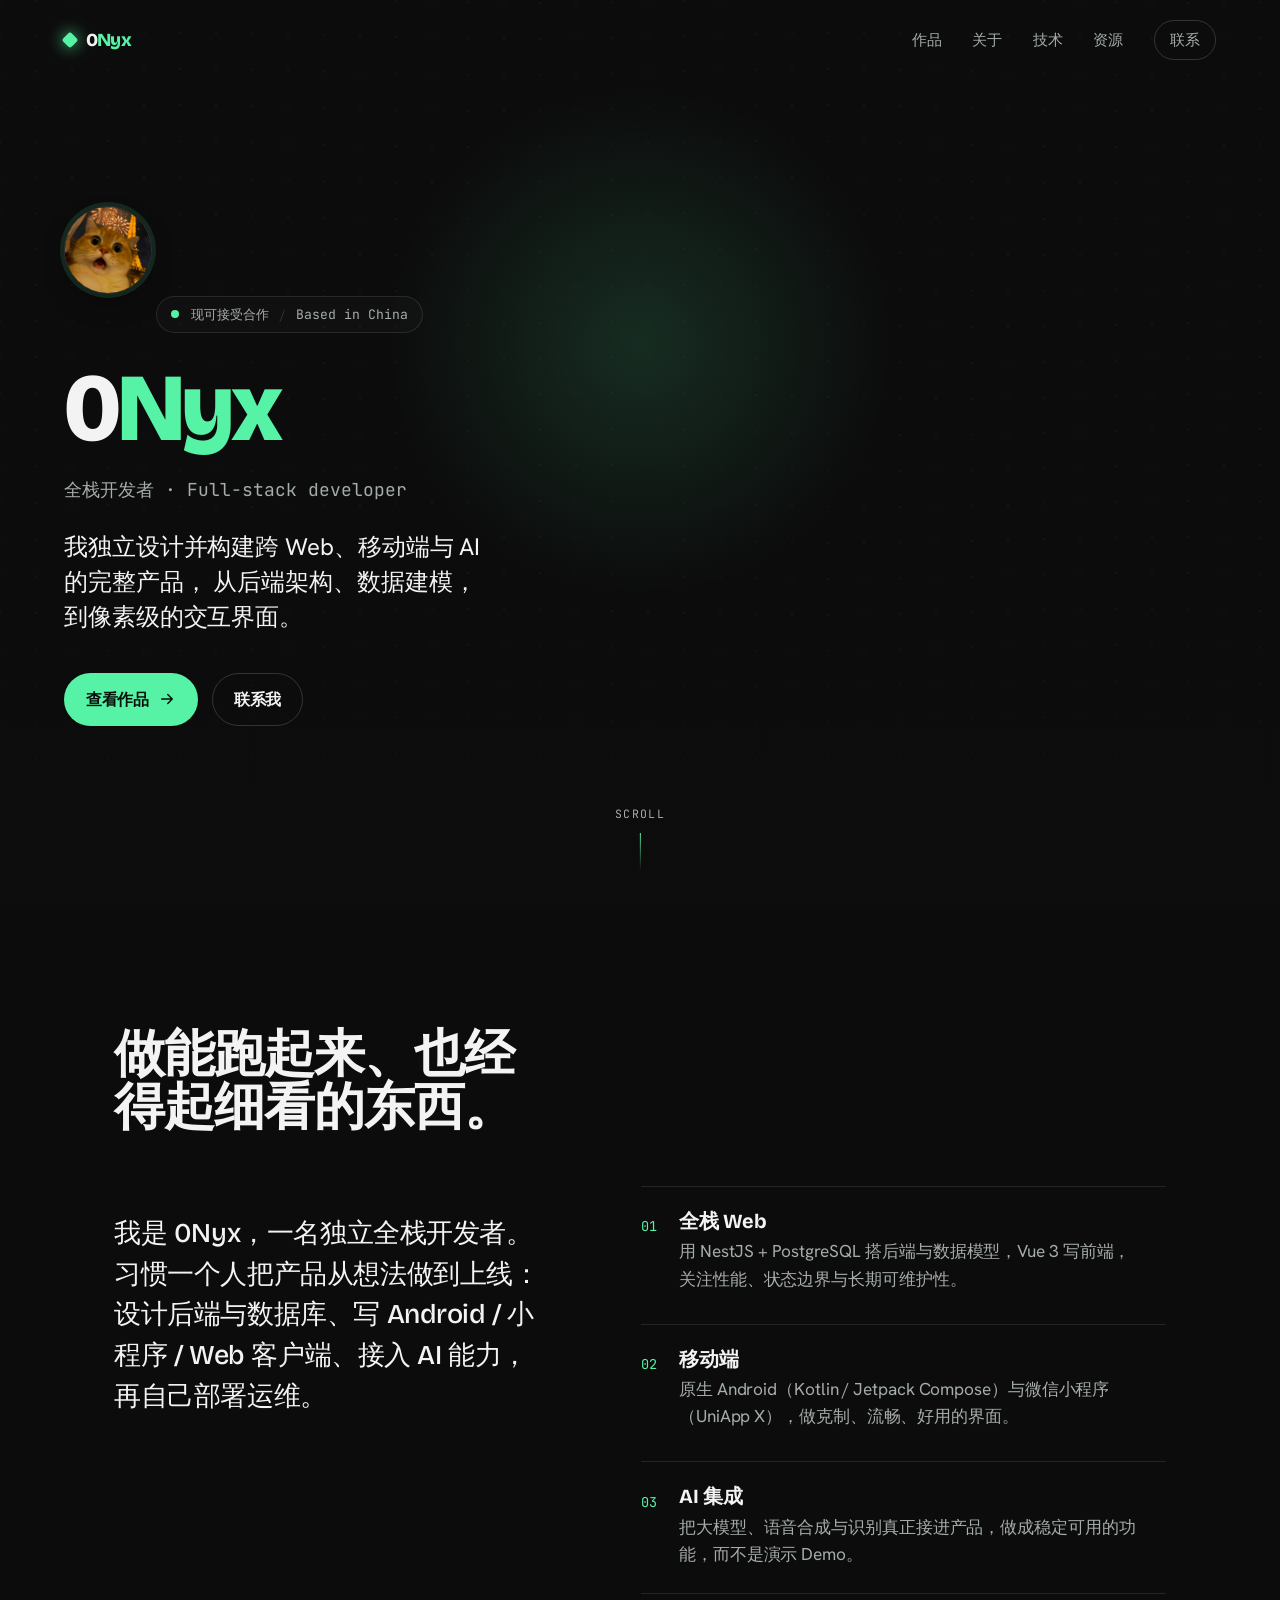
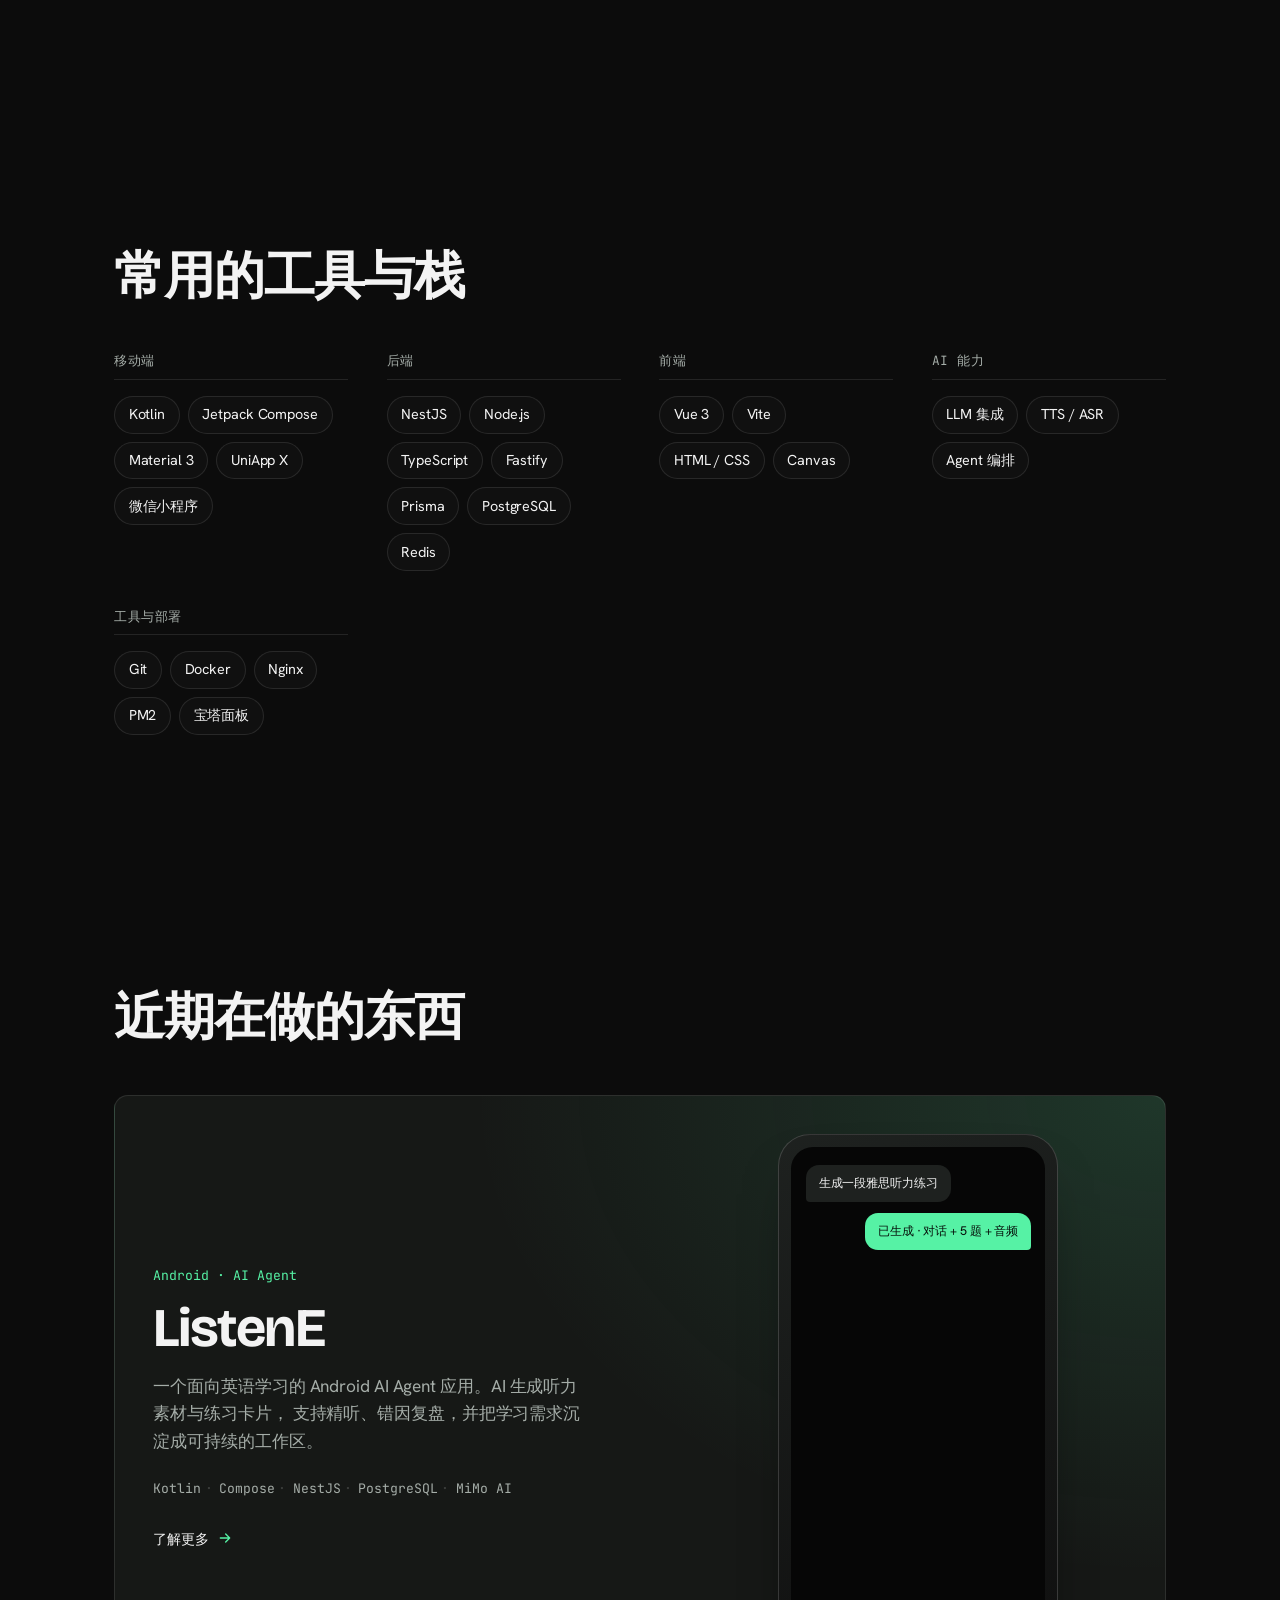
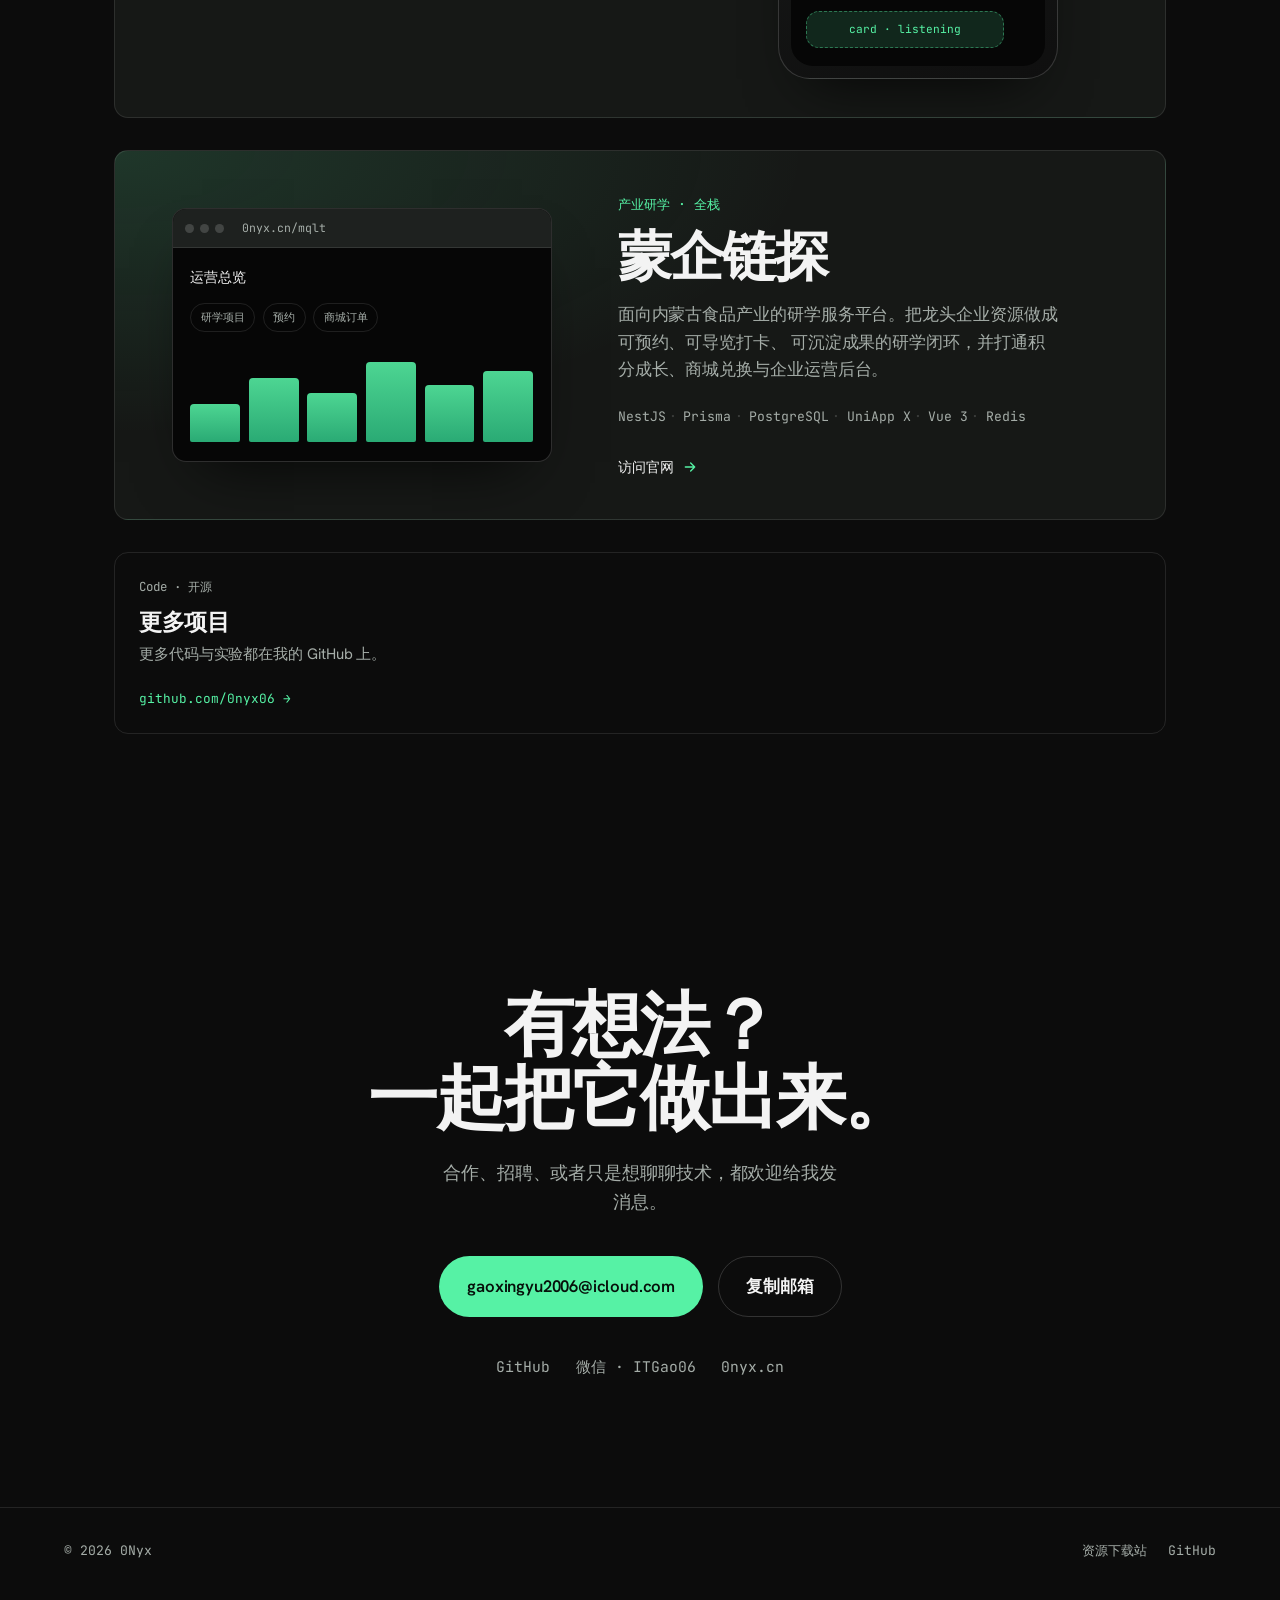
==== home/index.html @ 94c84787 "Initial commit: HomePage" ====
<!doctype html>
<html lang="zh-CN">
  <head>
    <meta charset="UTF-8" />
    <meta name="viewport" content="width=device-width, initial-scale=1.0" />
    <meta name="color-scheme" content="dark" />
    <meta name="theme-color" content="#0a0a0a" />
    <link rel="icon" href="/assets/favicon.png?v=2" />
    <title>0Nyx — 全栈开发者</title>
    <meta
      name="description"
      content="0Nyx，独立全栈开发者。设计并构建跨 Web、移动端与 AI 的完整产品，从后端架构到像素级交互界面。"
    />
    <link rel="preconnect" href="https://fonts.googleapis.com" />
    <link rel="preconnect" href="https://fonts.gstatic.com" crossorigin />
    <link
      href="https://fonts.googleapis.com/css2?family=Bricolage+Grotesque:opsz,wght@12..96,500;12..96,700;12..96,800&family=Hanken+Grotesk:wght@400;500;600&family=JetBrains+Mono:wght@400;500&display=swap"
      rel="stylesheet"
    />
    <link rel="stylesheet" href="./styles.css" />
    <script>
      // Mark JS available so reveal animations enhance an already-visible baseline.
      document.documentElement.classList.add("js");
    </script>
  </head>
  <body>
    <a class="skip-link" href="#work">跳到作品</a>

    <header class="site-header" id="top">
      <a class="brand" href="#top" aria-label="0Nyx 首页">
        <span class="brand__mark" aria-hidden="true"></span>
        <span class="brand__text">0<span class="brand__accent">Nyx</span></span>
      </a>
      <nav class="site-nav" aria-label="主导航">
        <a href="#work">作品</a>
        <a href="#about">关于</a>
        <a href="#stack">技术</a>
        <a href="https://0nyx.cn/downloads/" target="_blank" rel="noopener">资源</a>
        <a class="site-nav__cta" href="#contact">联系</a>
      </nav>
    </header>

    <main>
      <!-- HERO -->
      <section class="hero" aria-label="介绍">
        <canvas class="hero__field" id="field" aria-hidden="true"></canvas>
        <div class="hero__glow" id="glow" aria-hidden="true"></div>

        <div class="hero__inner">
          <a class="hero__avatar-link" href="/meow/" data-reveal title="彩蛋：月薪喵" aria-label="打开彩蛋：月薪喵">
            <img class="hero__avatar" src="/assets/avatar.png" alt="0Nyx 的头像" width="88" height="88" loading="eager" decoding="async" />
          </a>
          <p class="hero__status" data-reveal>
            <span class="status-dot" aria-hidden="true"></span>
            <span class="mono">现可接受合作</span>
            <span class="hero__status-sep" aria-hidden="true">/</span>
            <span class="mono">Based in China</span>
          </p>

          <h1 class="hero__title" data-reveal>
            <span class="hero__title-line">0<span class="hero__title-accent">Nyx</span></span>
          </h1>

          <p class="hero__role mono" data-reveal>全栈开发者 · Full-stack developer</p>

          <p class="hero__lede" data-reveal>
            我独立设计并构建跨 Web、移动端与 AI 的完整产品，
            从后端架构、数据建模，到像素级的交互界面。
          </p>

          <div class="hero__actions" data-reveal>
            <a class="btn btn--primary" href="#work">
              查看作品
              <svg viewBox="0 0 24 24" aria-hidden="true" class="btn__icon"><path d="M5 12h14M13 6l6 6-6 6" /></svg>
            </a>
            <a class="btn btn--ghost" href="#contact">联系我</a>
          </div>
        </div>

        <a class="hero__scroll mono" href="#about" aria-label="向下滚动">
          <span>scroll</span>
          <span class="hero__scroll-line" aria-hidden="true"></span>
        </a>
      </section>

      <!-- ABOUT -->
      <section class="section about" id="about" aria-labelledby="about-h">
        <div class="section__head">
          <h2 class="section__title" id="about-h" data-reveal>
            做能跑起来、也经得起细看的东西。
          </h2>
        </div>
        <div class="about__body">
          <p class="about__lead" data-reveal>
            我是 0Nyx，一名独立全栈开发者。习惯一个人把产品从想法做到上线：
            设计后端与数据库、写 Android / 小程序 / Web 客户端、接入 AI 能力，再自己部署运维。
          </p>
          <ul class="capabilities" aria-label="工作领域">
            <li class="capability" data-reveal>
              <span class="capability__no mono">01</span>
              <div class="capability__text">
                <h3>全栈 Web</h3>
                <p>用 NestJS + PostgreSQL 搭后端与数据模型，Vue 3 写前端，关注性能、状态边界与长期可维护性。</p>
              </div>
            </li>
            <li class="capability" data-reveal>
              <span class="capability__no mono">02</span>
              <div class="capability__text">
                <h3>移动端</h3>
                <p>原生 Android（Kotlin / Jetpack Compose）与微信小程序（UniApp X），做克制、流畅、好用的界面。</p>
              </div>
            </li>
            <li class="capability" data-reveal>
              <span class="capability__no mono">03</span>
              <div class="capability__text">
                <h3>AI 集成</h3>
                <p>把大模型、语音合成与识别真正接进产品，做成稳定可用的功能，而不是演示 Demo。</p>
              </div>
            </li>
          </ul>
        </div>
      </section>

      <!-- STACK -->
      <section class="section stack" id="stack" aria-labelledby="stack-h">
        <div class="section__head">
          <h2 class="section__title" id="stack-h" data-reveal>常用的工具与栈</h2>
        </div>
        <div class="stack__grid">
          <div class="stack__group" data-reveal>
            <h3 class="stack__label mono">移动端</h3>
            <ul class="tags">
              <li>Kotlin</li><li>Jetpack Compose</li><li>Material 3</li><li>UniApp X</li><li>微信小程序</li>
            </ul>
          </div>
          <div class="stack__group" data-reveal>
            <h3 class="stack__label mono">后端</h3>
            <ul class="tags">
              <li>NestJS</li><li>Node.js</li><li>TypeScript</li><li>Fastify</li><li>Prisma</li><li>PostgreSQL</li><li>Redis</li>
            </ul>
          </div>
          <div class="stack__group" data-reveal>
            <h3 class="stack__label mono">前端</h3>
            <ul class="tags">
              <li>Vue 3</li><li>Vite</li><li>HTML / CSS</li><li>Canvas</li>
            </ul>
          </div>
          <div class="stack__group" data-reveal>
            <h3 class="stack__label mono">AI 能力</h3>
            <ul class="tags">
              <li>LLM 集成</li><li>TTS / ASR</li><li>Agent 编排</li>
            </ul>
          </div>
          <div class="stack__group" data-reveal>
            <h3 class="stack__label mono">工具与部署</h3>
            <ul class="tags">
              <li>Git</li><li>Docker</li><li>Nginx</li><li>PM2</li><li>宝塔面板</li>
            </ul>
          </div>
        </div>
      </section>

      <!-- WORK -->
      <section class="section work" id="work" aria-labelledby="work-h">
        <div class="section__head">
          <h2 class="section__title" id="work-h" data-reveal>近期在做的东西</h2>
        </div>

        <!-- Featured -->
        <a class="feature" href="#contact" data-reveal data-tilt>
          <div class="feature__meta">
            <span class="feature__tag mono">Android · AI Agent</span>
            <h3 class="feature__title">ListenE</h3>
            <p class="feature__desc">
              一个面向英语学习的 Android AI Agent 应用。AI 生成听力素材与练习卡片，
              支持精听、错因复盘，并把学习需求沉淀成可持续的工作区。
            </p>
            <ul class="feature__stack mono" aria-label="技术栈">
              <li>Kotlin</li><li>Compose</li><li>NestJS</li><li>PostgreSQL</li><li>MiMo AI</li>
            </ul>
            <span class="feature__link mono">
              了解更多
              <svg viewBox="0 0 24 24" aria-hidden="true"><path d="M5 12h14M13 6l6 6-6 6" /></svg>
            </span>
          </div>
          <div class="feature__art" aria-hidden="true">
            <div class="device">
              <div class="device__screen">
                <span class="device__bubble device__bubble--in">生成一段雅思听力练习</span>
                <span class="device__bubble device__bubble--out">已生成 · 对话 + 5 题 + 音频</span>
                <span class="device__bubble device__bubble--card mono">card · listening</span>
              </div>
            </div>
          </div>
        </a>

        <!-- Featured: 蒙企链探 -->
        <a class="feature feature--reverse" href="https://0nyx.cn/mqlt/" rel="noopener" target="_blank" data-reveal data-tilt>
          <div class="feature__meta">
            <span class="feature__tag mono">产业研学 · 全栈</span>
            <h3 class="feature__title">蒙企链探</h3>
            <p class="feature__desc">
              面向内蒙古食品产业的研学服务平台。把龙头企业资源做成可预约、可导览打卡、
              可沉淀成果的研学闭环，并打通积分成长、商城兑换与企业运营后台。
            </p>
            <ul class="feature__stack mono" aria-label="技术栈">
              <li>NestJS</li><li>Prisma</li><li>PostgreSQL</li><li>UniApp X</li><li>Vue 3</li><li>Redis</li>
            </ul>
            <span class="feature__link mono">
              访问官网
              <svg viewBox="0 0 24 24" aria-hidden="true"><path d="M5 12h14M13 6l6 6-6 6" /></svg>
            </span>
          </div>
          <div class="feature__art" aria-hidden="true">
            <div class="browser">
              <div class="browser__bar">
                <span class="browser__dot"></span>
                <span class="browser__dot"></span>
                <span class="browser__dot"></span>
                <span class="browser__url mono">0nyx.cn/mqlt</span>
              </div>
              <div class="browser__body">
                <span class="browser__h mono">运营总览</span>
                <div class="browser__chips mono">
                  <span>研学项目</span><span>预约</span><span>商城订单</span>
                </div>
                <div class="browser__chart">
                  <i style="--h: 42%"></i><i style="--h: 70%"></i><i style="--h: 54%"></i>
                  <i style="--h: 88%"></i><i style="--h: 62%"></i><i style="--h: 78%"></i>
                </div>
              </div>
            </div>
          </div>
        </a>

        <!-- Other projects -->
        <ul class="projects">
          <li class="project" data-reveal>
            <a href="https://github.com/0nyx06" class="project__link" rel="noopener" target="_blank">
              <span class="project__tag mono">Code · 开源</span>
              <h3 class="project__title">更多项目</h3>
              <p class="project__desc">更多代码与实验都在我的 GitHub 上。</p>
              <span class="project__host mono">github.com/0nyx06 →</span>
            </a>
          </li>
        </ul>
      </section>

      <!-- CONTACT -->
      <section class="section contact" id="contact" aria-labelledby="contact-h">
        <div class="contact__inner">
          <h2 class="contact__title" id="contact-h" data-reveal>
            有想法？<br />一起把它做出来。
          </h2>
          <p class="contact__lede" data-reveal>
            合作、招聘、或者只是想聊聊技术，都欢迎给我发消息。
          </p>
          <div class="contact__actions" data-reveal>
            <a class="btn btn--primary btn--lg" href="mailto:gaoxingyu2006@icloud.com">
              gaoxingyu2006@icloud.com
            </a>
            <button class="btn btn--ghost btn--lg" id="copyEmail" type="button" data-email="gaoxingyu2006@icloud.com">
              复制邮箱
            </button>
          </div>
          <ul class="socials mono" data-reveal aria-label="社交链接">
            <li><a href="https://github.com/0nyx06" rel="noopener" target="_blank">GitHub</a></li>
            <li><button class="social-btn" id="copyWechat" type="button" data-wechat="ITGao06">微信 · ITGao06</button></li>
            <li><a href="https://0nyx.cn" rel="noopener">0nyx.cn</a></li>
          </ul>
        </div>
      </section>
    </main>

    <footer class="site-footer">
      <span class="mono">© <span id="year">2026</span> 0Nyx</span>
      <nav class="site-footer__links mono" aria-label="站点链接">
        <a href="https://0nyx.cn/downloads/" target="_blank" rel="noopener">资源下载站</a>
        <a href="https://github.com/0nyx06" target="_blank" rel="noopener">GitHub</a>
      </nav>
    </footer>

    <div class="toast" id="toast" role="status" aria-live="polite"></div>

    <script src="./script.js"></script>
  </body>
</html>
---- home/styles.css ----
/* ============================================================
   0Nyx — personal homepage
   Theme: near-black surface, single luminous jade signal.
   ============================================================ */

:root {
  /* Color — OKLCH, Committed dark strategy */
  --bg: oklch(0.155 0 0);
  --bg-2: oklch(0.125 0 0);
  --surface: oklch(0.205 0.004 160);
  --surface-2: oklch(0.245 0.006 160);
  --line: oklch(1 0 0 / 0.1);
  --line-strong: oklch(1 0 0 / 0.16);
  --ink: oklch(0.965 0 0);
  --muted: oklch(0.74 0.012 160);
  --signal: oklch(0.86 0.17 158);
  --signal-deep: oklch(0.72 0.15 160);
  --signal-soft: oklch(0.86 0.17 158 / 0.14);
  --on-signal: oklch(0.16 0.02 160);

  /* Type */
  --font-display: "Bricolage Grotesque", system-ui, sans-serif;
  --font-body: "Hanken Grotesk", system-ui, -apple-system, "Segoe UI", sans-serif;
  --font-mono: "JetBrains Mono", ui-monospace, "SFMono-Regular", Menlo, monospace;

  /* Space + shape */
  --gutter: clamp(1.25rem, 5vw, 6rem);
  --maxw: 1180px;
  --radius: 14px;
  --radius-sm: 10px;

  /* Motion */
  --ease: cubic-bezier(0.22, 1, 0.36, 1);
  --ease-out: cubic-bezier(0.16, 1, 0.3, 1);

  /* z-index scale */
  --z-canvas: 0;
  --z-base: 1;
  --z-header: 50;
  --z-toast: 80;
}

* { box-sizing: border-box; }

html {
  scroll-behavior: smooth;
  -webkit-text-size-adjust: 100%;
}

@media (prefers-reduced-motion: reduce) {
  html { scroll-behavior: auto; }
}

body {
  margin: 0;
  background: var(--bg);
  color: var(--ink);
  font-family: var(--font-body);
  font-size: clamp(1rem, 0.96rem + 0.2vw, 1.08rem);
  line-height: 1.6;
  letter-spacing: -0.005em;
  -webkit-font-smoothing: antialiased;
  text-rendering: optimizeLegibility;
  overflow-x: hidden;
}

img, svg, canvas { display: block; max-width: 100%; }

a { color: inherit; text-decoration: none; }

h1, h2, h3 {
  margin: 0;
  font-family: var(--font-display);
  font-weight: 700;
  line-height: 1.04;
  letter-spacing: -0.02em;
  text-wrap: balance;
}

p { text-wrap: pretty; }

ul { margin: 0; padding: 0; list-style: none; }

.mono {
  font-family: var(--font-mono);
  font-weight: 400;
  letter-spacing: 0;
}

::selection {
  background: var(--signal);
  color: var(--on-signal);
}

:focus-visible {
  outline: 2px solid var(--signal);
  outline-offset: 3px;
  border-radius: 4px;
}

.skip-link {
  position: fixed;
  top: -120px;
  left: 1rem;
  z-index: var(--z-toast);
  background: var(--signal);
  color: var(--on-signal);
  padding: 0.6rem 1rem;
  border-radius: var(--radius-sm);
  font-family: var(--font-mono);
  font-size: 0.85rem;
  transition: top 0.25s var(--ease);
}
.skip-link:focus { top: 1rem; }

/* ---------- Header ---------- */

.site-header {
  position: fixed;
  inset: 0 0 auto 0;
  z-index: var(--z-header);
  display: flex;
  align-items: center;
  justify-content: space-between;
  gap: 1rem;
  padding: clamp(0.9rem, 1.6vw, 1.4rem) var(--gutter);
  transition: background 0.4s var(--ease), border-color 0.4s var(--ease),
    backdrop-filter 0.4s var(--ease);
  border-bottom: 1px solid transparent;
}
.site-header.is-scrolled {
  background: oklch(0.155 0 0 / 0.72);
  backdrop-filter: blur(14px) saturate(1.4);
  -webkit-backdrop-filter: blur(14px) saturate(1.4);
  border-bottom-color: var(--line);
}

.brand {
  display: inline-flex;
  align-items: center;
  gap: 0.6rem;
  font-family: var(--font-display);
  font-weight: 800;
  font-size: 1.15rem;
  letter-spacing: -0.03em;
}
.brand__mark {
  width: 12px;
  height: 12px;
  border-radius: 3px;
  background: var(--signal);
  box-shadow: 0 0 16px var(--signal);
  transform: rotate(45deg);
}
.brand__accent { color: var(--signal); }

.site-nav {
  display: flex;
  align-items: center;
  gap: clamp(1rem, 2.4vw, 2.1rem);
  font-size: 0.95rem;
}
.site-nav a { color: var(--muted); position: relative; transition: color 0.25s var(--ease); }
.site-nav a:not(.site-nav__cta)::after {
  content: "";
  position: absolute;
  left: 0;
  bottom: -5px;
  width: 100%;
  height: 1px;
  background: var(--signal);
  transform: scaleX(0);
  transform-origin: left;
  transition: transform 0.35s var(--ease);
}
.site-nav a:hover { color: var(--ink); }
.site-nav a:not(.site-nav__cta):hover::after { transform: scaleX(1); }
.site-nav__cta {
  color: var(--ink);
  border: 1px solid var(--line-strong);
  padding: 0.42rem 0.95rem;
  border-radius: 999px;
  transition: border-color 0.25s var(--ease), color 0.25s var(--ease), background 0.25s var(--ease);
}
.site-nav__cta:hover { border-color: var(--signal); color: var(--signal); }

@media (max-width: 560px) {
  .site-nav a:not(.site-nav__cta) { display: none; }
}

/* ---------- Buttons ---------- */

.btn {
  --pad-y: 0.8rem;
  --pad-x: 1.3rem;
  display: inline-flex;
  align-items: center;
  gap: 0.55rem;
  padding: var(--pad-y) var(--pad-x);
  border-radius: 999px;
  font-family: var(--font-body);
  font-weight: 600;
  font-size: 0.98rem;
  letter-spacing: -0.01em;
  border: 1px solid transparent;
  cursor: pointer;
  will-change: transform;
  transition: transform 0.3s var(--ease), background 0.3s var(--ease),
    border-color 0.3s var(--ease), color 0.3s var(--ease), box-shadow 0.3s var(--ease);
}
.btn--lg { --pad-y: 1rem; --pad-x: 1.7rem; font-size: 1.05rem; }

.btn--primary {
  background: var(--signal);
  color: var(--on-signal);
  box-shadow: 0 0 0 0 var(--signal-soft);
}
.btn--primary:hover {
  background: oklch(0.9 0.17 158);
  box-shadow: 0 8px 30px -8px var(--signal);
  transform: translateY(-2px);
}
.btn--ghost {
  background: transparent;
  color: var(--ink);
  border-color: var(--line-strong);
}
.btn--ghost:hover { border-color: var(--signal); color: var(--signal); transform: translateY(-2px); }

.btn__icon {
  width: 18px;
  height: 18px;
  fill: none;
  stroke: currentColor;
  stroke-width: 2;
  stroke-linecap: round;
  stroke-linejoin: round;
  transition: transform 0.3s var(--ease);
}
.btn--primary:hover .btn__icon { transform: translateX(4px); }

/* ---------- Hero ---------- */

.hero {
  position: relative;
  min-height: 100svh;
  display: flex;
  flex-direction: column;
  justify-content: center;
  padding: 7rem var(--gutter) 5rem;
  overflow: hidden;
  isolation: isolate;
}
.hero__field {
  position: absolute;
  inset: 0;
  z-index: var(--z-canvas);
  width: 100%;
  height: 100%;
  opacity: 0.9;
}
.hero__glow {
  position: absolute;
  inset: 0;
  z-index: var(--z-canvas);
  pointer-events: none;
  background: radial-gradient(
    420px circle at var(--mx, 50%) var(--my, 38%),
    var(--signal-soft),
    transparent 60%
  );
  transition: opacity 0.6s var(--ease);
}
.hero::after {
  /* bottom fade into page */
  content: "";
  position: absolute;
  inset: auto 0 0 0;
  height: 30%;
  z-index: var(--z-canvas);
  background: linear-gradient(to top, var(--bg), transparent);
  pointer-events: none;
}

.hero__inner {
  position: relative;
  z-index: var(--z-base);
  max-width: var(--maxw);
  width: 100%;
  margin: 0 auto;
}

.hero__avatar-link {
  display: inline-block;
  margin-bottom: 1.5rem;
  border-radius: 50%;
  line-height: 0;
  text-decoration: none;
  color: inherit;
  transition: transform 180ms ease, box-shadow 180ms ease, filter 180ms ease;
  box-shadow: 0 0 0 4px oklch(0.86 0.17 158 / 0.12), 0 12px 30px -12px oklch(0 0 0 / 0.7);
}
.hero__avatar-link:hover,
.hero__avatar-link:focus-visible {
  transform: translateY(-2px) scale(1.03);
  box-shadow: 0 0 0 4px oklch(0.86 0.17 158 / 0.22), 0 16px 36px -12px oklch(0 0 0 / 0.75);
  outline: none;
}
.hero__avatar-link:focus-visible {
  box-shadow:
    0 0 0 4px oklch(0.86 0.17 158 / 0.22),
    0 0 0 6px oklch(0.86 0.17 158 / 0.45),
    0 16px 36px -12px oklch(0 0 0 / 0.75);
}
.hero__avatar {
  width: 88px;
  height: 88px;
  border-radius: 50%;
  object-fit: cover;
  display: block;
  margin: 0;
  border: 1px solid var(--line-strong);
}

.hero__status {
  display: inline-flex;
  align-items: center;
  gap: 0.7rem;
  margin: 0 0 1.6rem;
  padding: 0.45rem 0.9rem;
  border: 1px solid var(--line);
  border-radius: 999px;
  background: oklch(1 0 0 / 0.02);
  font-size: 0.82rem;
  color: var(--muted);
}
.hero__status-sep { color: var(--line-strong); }
.status-dot {
  width: 8px;
  height: 8px;
  border-radius: 50%;
  background: var(--signal);
  box-shadow: 0 0 0 0 var(--signal);
  animation: pulse 2.6s var(--ease) infinite;
}
@keyframes pulse {
  0% { box-shadow: 0 0 0 0 oklch(0.86 0.17 158 / 0.5); }
  70% { box-shadow: 0 0 0 9px oklch(0.86 0.17 158 / 0); }
  100% { box-shadow: 0 0 0 0 oklch(0.86 0.17 158 / 0); }
}

.hero__title {
  font-size: clamp(3.6rem, 13vw, 6rem);
  font-weight: 800;
  letter-spacing: -0.03em;
  margin: 0 0 1.1rem;
}
.hero__title-accent { color: var(--signal); }

.hero__role {
  font-size: clamp(0.95rem, 1.4vw, 1.15rem);
  color: var(--muted);
  margin: 0 0 1.6rem;
}

.hero__lede {
  max-width: 33ch;
  font-size: clamp(1.15rem, 1rem + 1vw, 1.5rem);
  line-height: 1.45;
  color: var(--ink);
  margin: 0 0 2.4rem;
}

.hero__actions {
  display: flex;
  flex-wrap: wrap;
  gap: 0.9rem;
}

.hero__scroll {
  position: absolute;
  left: 50%;
  bottom: 1.8rem;
  transform: translateX(-50%);
  z-index: var(--z-base);
  display: flex;
  flex-direction: column;
  align-items: center;
  gap: 0.6rem;
  font-size: 0.72rem;
  color: var(--muted);
  letter-spacing: 0.12em;
  text-transform: uppercase;
}
.hero__scroll-line {
  width: 1px;
  height: 38px;
  background: linear-gradient(to bottom, var(--signal), transparent);
  animation: scrollLine 2.4s var(--ease) infinite;
}
@keyframes scrollLine {
  0% { transform: scaleY(0); transform-origin: top; }
  40% { transform: scaleY(1); transform-origin: top; }
  60% { transform: scaleY(1); transform-origin: bottom; }
  100% { transform: scaleY(0); transform-origin: bottom; }
}
@media (max-width: 560px) { .hero__scroll { display: none; } }

/* ---------- Sections ---------- */

.section {
  position: relative;
  z-index: var(--z-base);
  max-width: var(--maxw);
  margin: 0 auto;
  padding: clamp(4.5rem, 10vw, 9rem) var(--gutter);
}
.section__head { margin-bottom: clamp(2.2rem, 4vw, 3.4rem); }
.section__index {
  display: inline-block;
  font-size: 0.8rem;
  color: var(--signal);
  margin-bottom: 1rem;
  letter-spacing: 0.05em;
}
.section__title {
  font-size: clamp(2rem, 1.4rem + 2.6vw, 3.2rem);
  max-width: 18ch;
}

/* ---------- About ---------- */

.about__body {
  display: grid;
  grid-template-columns: 1fr;
  gap: clamp(2.2rem, 4vw, 3.5rem);
}
.about__lead {
  font-size: clamp(1.25rem, 1.05rem + 1vw, 1.7rem);
  line-height: 1.5;
  max-width: 24ch;
  color: var(--ink);
  font-family: var(--font-display);
  font-weight: 500;
  letter-spacing: -0.015em;
}
@media (min-width: 860px) {
  .about__body { grid-template-columns: 0.95fr 1.05fr; align-items: start; }
}

.capabilities { display: grid; gap: 0.4rem; }
.capability {
  display: grid;
  grid-template-columns: auto 1fr;
  gap: 1.4rem;
  padding: 1.5rem 0;
  border-top: 1px solid var(--line);
}
.capability:last-child { border-bottom: 1px solid var(--line); }
.capability__no { color: var(--signal); font-size: 0.85rem; padding-top: 0.35rem; }
.capability__text h3 {
  font-size: 1.25rem;
  font-weight: 700;
  margin-bottom: 0.4rem;
  letter-spacing: -0.01em;
}
.capability__text p { color: var(--muted); margin: 0; max-width: 46ch; }

/* ---------- Stack ---------- */

.stack__grid {
  display: grid;
  grid-template-columns: repeat(auto-fit, minmax(180px, 1fr));
  gap: clamp(1.6rem, 3vw, 2.6rem);
}
.stack__label {
  font-size: 0.8rem;
  color: var(--muted);
  margin: 0 0 1rem;
  padding-bottom: 0.7rem;
  border-bottom: 1px solid var(--line);
  letter-spacing: 0.04em;
}
.tags { display: flex; flex-wrap: wrap; gap: 0.5rem; }
.tags li {
  font-size: 0.9rem;
  color: var(--ink);
  padding: 0.4rem 0.85rem;
  border: 1px solid var(--line);
  border-radius: 999px;
  background: oklch(1 0 0 / 0.02);
  transition: border-color 0.25s var(--ease), color 0.25s var(--ease), background 0.25s var(--ease);
}
.tags li:hover { border-color: var(--signal); color: var(--signal); }

/* ---------- Work: featured ---------- */

.feature {
  display: grid;
  grid-template-columns: 1fr;
  gap: clamp(1.8rem, 4vw, 3rem);
  align-items: center;
  padding: clamp(1.6rem, 3vw, 2.8rem);
  margin-bottom: clamp(1.2rem, 2.5vw, 2rem);
  border: 1px solid var(--line);
  border-radius: var(--radius);
  background:
    radial-gradient(120% 140% at 100% 0%, var(--signal-soft), transparent 55%),
    var(--surface);
  transition: border-color 0.4s var(--ease), transform 0.18s var(--ease);
  overflow: hidden;
  transform-style: preserve-3d;
}
.feature:hover { border-color: var(--line-strong); }
.feature__tag { color: var(--signal); font-size: 0.82rem; }
.feature__title {
  font-size: clamp(2.2rem, 1.6rem + 2.5vw, 3.4rem);
  margin: 0.7rem 0 1rem;
  letter-spacing: -0.03em;
}
.feature__desc { color: var(--muted); max-width: 44ch; margin: 0 0 1.4rem; }
.feature__stack {
  display: flex;
  flex-wrap: wrap;
  gap: 0.5rem 1.1rem;
  font-size: 0.82rem;
  color: var(--muted);
  margin-bottom: 1.6rem;
}
.feature__stack li { position: relative; }
.feature__stack li:not(:last-child)::after {
  content: "·";
  position: absolute;
  right: -0.7rem;
  color: var(--line-strong);
}
.feature__link {
  display: inline-flex;
  align-items: center;
  gap: 0.5rem;
  color: var(--ink);
  font-size: 0.9rem;
}
.feature__link svg { width: 16px; height: 16px; fill: none; stroke: var(--signal); stroke-width: 2; stroke-linecap: round; stroke-linejoin: round; transition: transform 0.3s var(--ease); }
.feature:hover .feature__link svg { transform: translateX(5px); }

/* device mockup as imagery */
.feature__art { display: flex; justify-content: center; }
.device {
  width: min(280px, 70vw);
  aspect-ratio: 9 / 17.5;
  border-radius: 32px;
  padding: 12px;
  background: linear-gradient(160deg, var(--surface-2), oklch(0.17 0 0));
  border: 1px solid var(--line-strong);
  box-shadow: 0 30px 60px -30px oklch(0 0 0 / 0.8);
}
.device__screen {
  height: 100%;
  border-radius: 22px;
  background: var(--bg-2);
  padding: 1.1rem 0.9rem;
  display: flex;
  flex-direction: column;
  gap: 0.7rem;
  overflow: hidden;
}
.device__bubble {
  font-size: 0.78rem;
  line-height: 1.4;
  padding: 0.6rem 0.8rem;
  border-radius: 13px;
  max-width: 88%;
}
.device__bubble--in { align-self: flex-start; background: var(--surface-2); color: var(--ink); border-bottom-left-radius: 4px; }
.device__bubble--out { align-self: flex-end; background: var(--signal); color: var(--on-signal); border-bottom-right-radius: 4px; }
.device__bubble--card {
  align-self: stretch;
  margin-top: auto;
  text-align: center;
  font-size: 0.7rem;
  color: var(--signal);
  background: var(--signal-soft);
  border: 1px dashed oklch(0.86 0.17 158 / 0.4);
}

@media (min-width: 880px) {
  .feature { grid-template-columns: 1.1fr 0.9fr; }
  .feature--reverse { grid-template-columns: 0.9fr 1.1fr; }
  .feature--reverse .feature__art { order: -1; }
}

.feature--reverse {
  background:
    radial-gradient(120% 140% at 0% 0%, var(--signal-soft), transparent 55%),
    var(--surface);
}

/* browser / console mock (imagery for 蒙企链探) */
.browser {
  width: min(380px, 78vw);
  border-radius: 14px;
  overflow: hidden;
  border: 1px solid var(--line-strong);
  background: var(--bg-2);
  box-shadow: 0 30px 60px -30px oklch(0 0 0 / 0.8);
}
.browser__bar {
  display: flex;
  align-items: center;
  gap: 6px;
  padding: 0.6rem 0.8rem;
  background: var(--surface-2);
  border-bottom: 1px solid var(--line);
}
.browser__dot { width: 9px; height: 9px; border-radius: 50%; background: var(--line-strong); }
.browser__url { margin-left: 0.7rem; font-size: 0.72rem; color: var(--muted); }
.browser__body { padding: 1.2rem 1.1rem; display: flex; flex-direction: column; gap: 0.9rem; }
.browser__h { font-size: 0.85rem; color: var(--ink); }
.browser__chips { display: flex; flex-wrap: wrap; gap: 0.45rem; }
.browser__chips span {
  font-size: 0.68rem;
  color: var(--muted);
  padding: 0.28rem 0.6rem;
  border: 1px solid var(--line);
  border-radius: 999px;
}
.browser__chart { display: flex; align-items: flex-end; gap: 0.55rem; height: 96px; padding-top: 0.3rem; }
.browser__chart i {
  flex: 1;
  height: var(--h);
  border-radius: 4px 4px 2px 2px;
  background: linear-gradient(to top, var(--signal-deep), var(--signal));
  opacity: 0.88;
}

/* ---------- Work: projects list ---------- */

.projects {
  display: grid;
  grid-template-columns: repeat(auto-fit, minmax(260px, 1fr));
  gap: clamp(1rem, 2vw, 1.4rem);
}
.project__link {
  display: flex;
  flex-direction: column;
  height: 100%;
  padding: 1.5rem;
  border: 1px solid var(--line);
  border-radius: var(--radius);
  transition: border-color 0.35s var(--ease), transform 0.35s var(--ease), background 0.35s var(--ease);
}
.project__link:hover {
  border-color: var(--signal);
  transform: translateY(-4px);
  background: var(--surface);
}
.project__tag { font-size: 0.78rem; color: var(--muted); }
.project__title { font-size: 1.45rem; margin: 0.8rem 0 0.5rem; letter-spacing: -0.02em; }
.project__desc { color: var(--muted); font-size: 0.95rem; margin: 0 0 1.4rem; }
.project__host { margin-top: auto; font-size: 0.8rem; color: var(--signal); }
.project--meow .project__link:hover { background: oklch(0.205 0.02 320); border-color: oklch(0.8 0.16 330); }
.project--meow .project__host { color: oklch(0.85 0.15 330); }

/* ---------- Contact ---------- */

.contact { text-align: center; }
.contact__inner { max-width: 720px; margin: 0 auto; }
.contact__title {
  font-size: clamp(2.4rem, 1.6rem + 4vw, 4.4rem);
  letter-spacing: -0.03em;
  margin-bottom: 1.4rem;
}
.contact__lede { color: var(--muted); font-size: 1.15rem; margin: 0 auto 2.4rem; max-width: 40ch; }
.contact__actions {
  display: flex;
  flex-wrap: wrap;
  gap: 0.9rem;
  justify-content: center;
  margin-bottom: 2.4rem;
}
.socials {
  display: flex;
  gap: 1.6rem;
  justify-content: center;
  font-size: 0.92rem;
}
.socials a { color: var(--muted); transition: color 0.25s var(--ease); position: relative; }
.socials a:hover { color: var(--signal); }
.social-btn {
  font: inherit;
  background: none;
  border: 0;
  padding: 0;
  cursor: pointer;
  color: var(--muted);
  transition: color 0.25s var(--ease);
}
.social-btn:hover { color: var(--signal); }

/* ---------- Footer ---------- */

.site-footer {
  display: flex;
  flex-wrap: wrap;
  gap: 0.6rem 1.4rem;
  align-items: center;
  justify-content: space-between;
  padding: 2rem var(--gutter) 2.6rem;
  border-top: 1px solid var(--line);
  font-size: 0.82rem;
  color: var(--muted);
}
.site-footer__dim { color: oklch(0.55 0.01 160); }
.site-footer__links { display: flex; gap: 1.3rem; }
.site-footer__links a { color: var(--muted); transition: color 0.25s var(--ease); }
.site-footer__links a:hover { color: var(--signal); }

/* ---------- Toast ---------- */

.toast {
  position: fixed;
  left: 50%;
  bottom: 2rem;
  transform: translate(-50%, 1.5rem);
  z-index: var(--z-toast);
  padding: 0.7rem 1.2rem;
  border-radius: 999px;
  background: var(--signal);
  color: var(--on-signal);
  font-family: var(--font-mono);
  font-size: 0.85rem;
  opacity: 0;
  pointer-events: none;
  transition: opacity 0.35s var(--ease), transform 0.35s var(--ease);
}
.toast.is-shown { opacity: 1; transform: translate(-50%, 0); }

/* ---------- Reveal (enhances visible baseline) ---------- */

.js [data-reveal] {
  opacity: 0;
  transform: translateY(16px);
  transition: opacity 0.8s var(--ease-out), transform 0.8s var(--ease-out);
}
.js [data-reveal].is-in { opacity: 1; transform: none; }

@media (prefers-reduced-motion: reduce) {
  .js [data-reveal] { opacity: 1; transform: none; transition: none; }
  .status-dot, .hero__scroll-line { animation: none; }
  .btn, .project__link, .feature, .tags li { transition: none; }
  .hero__glow { display: none; }
}
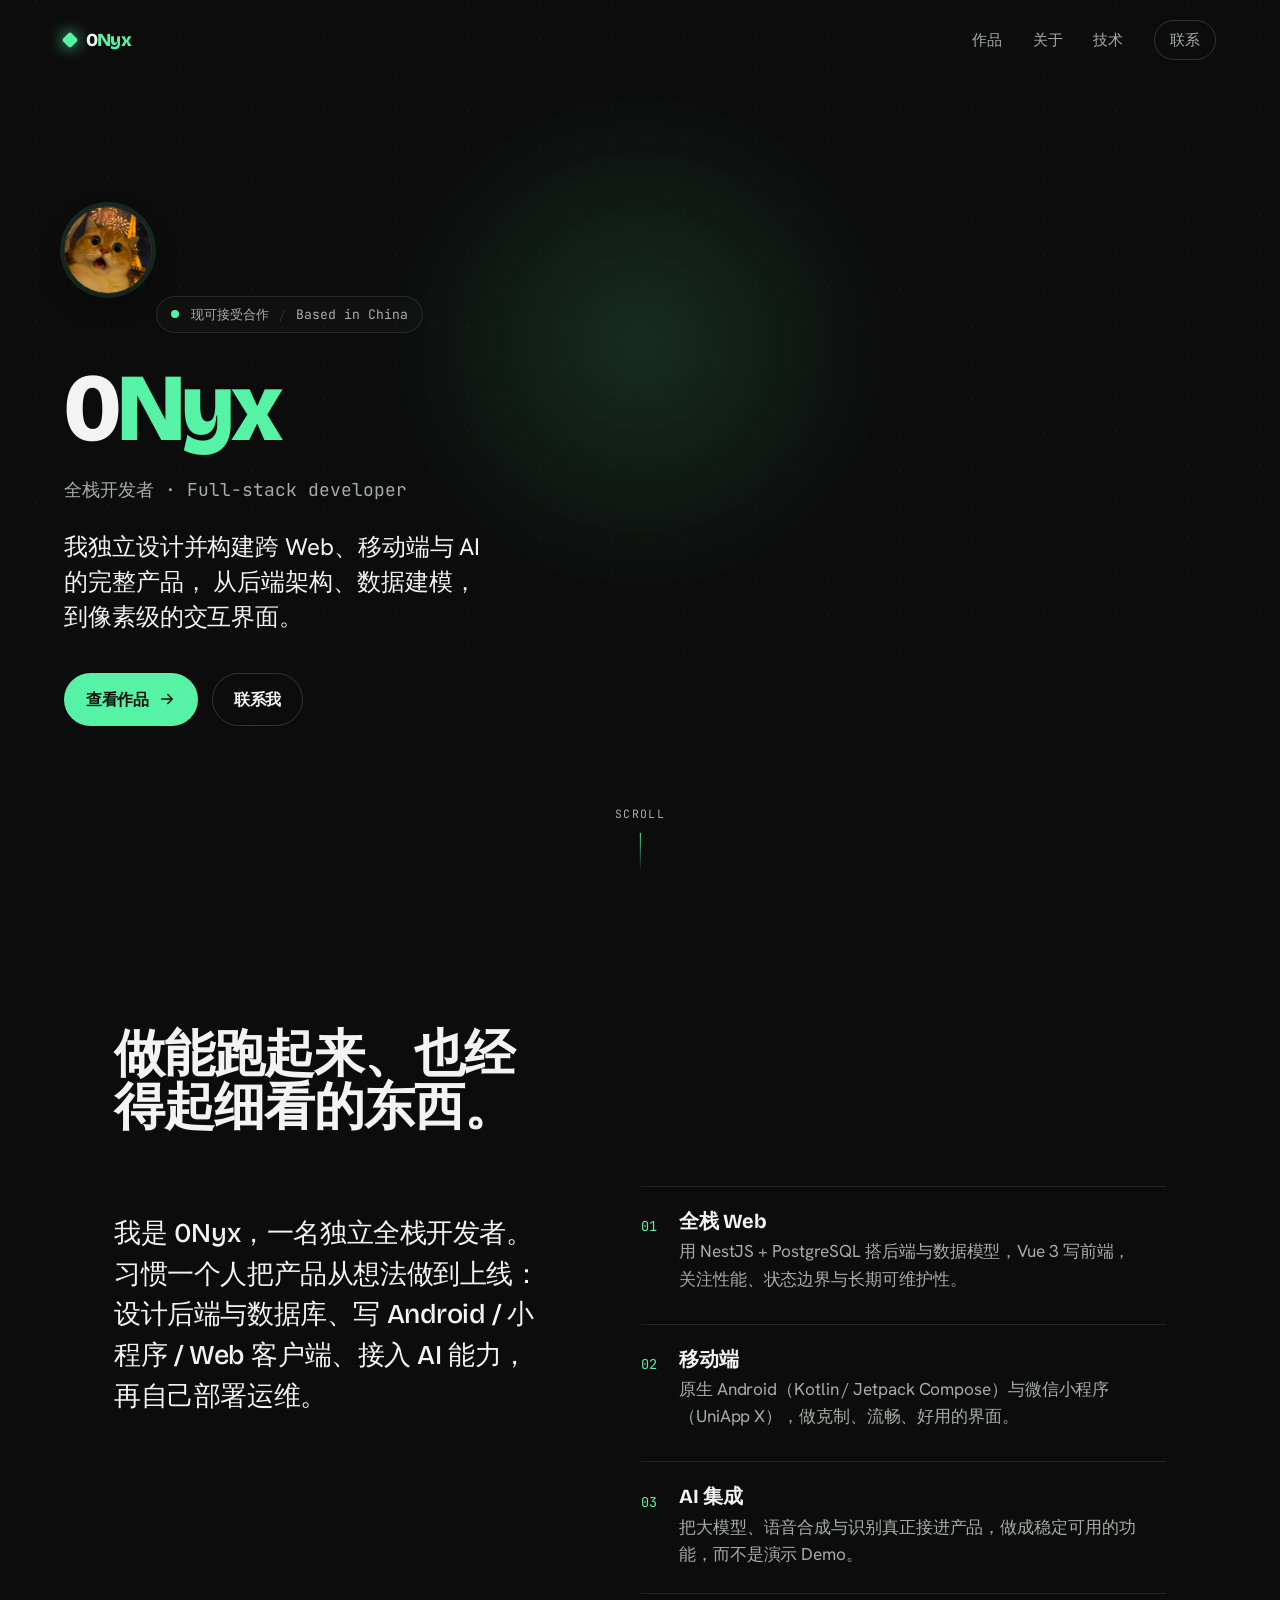
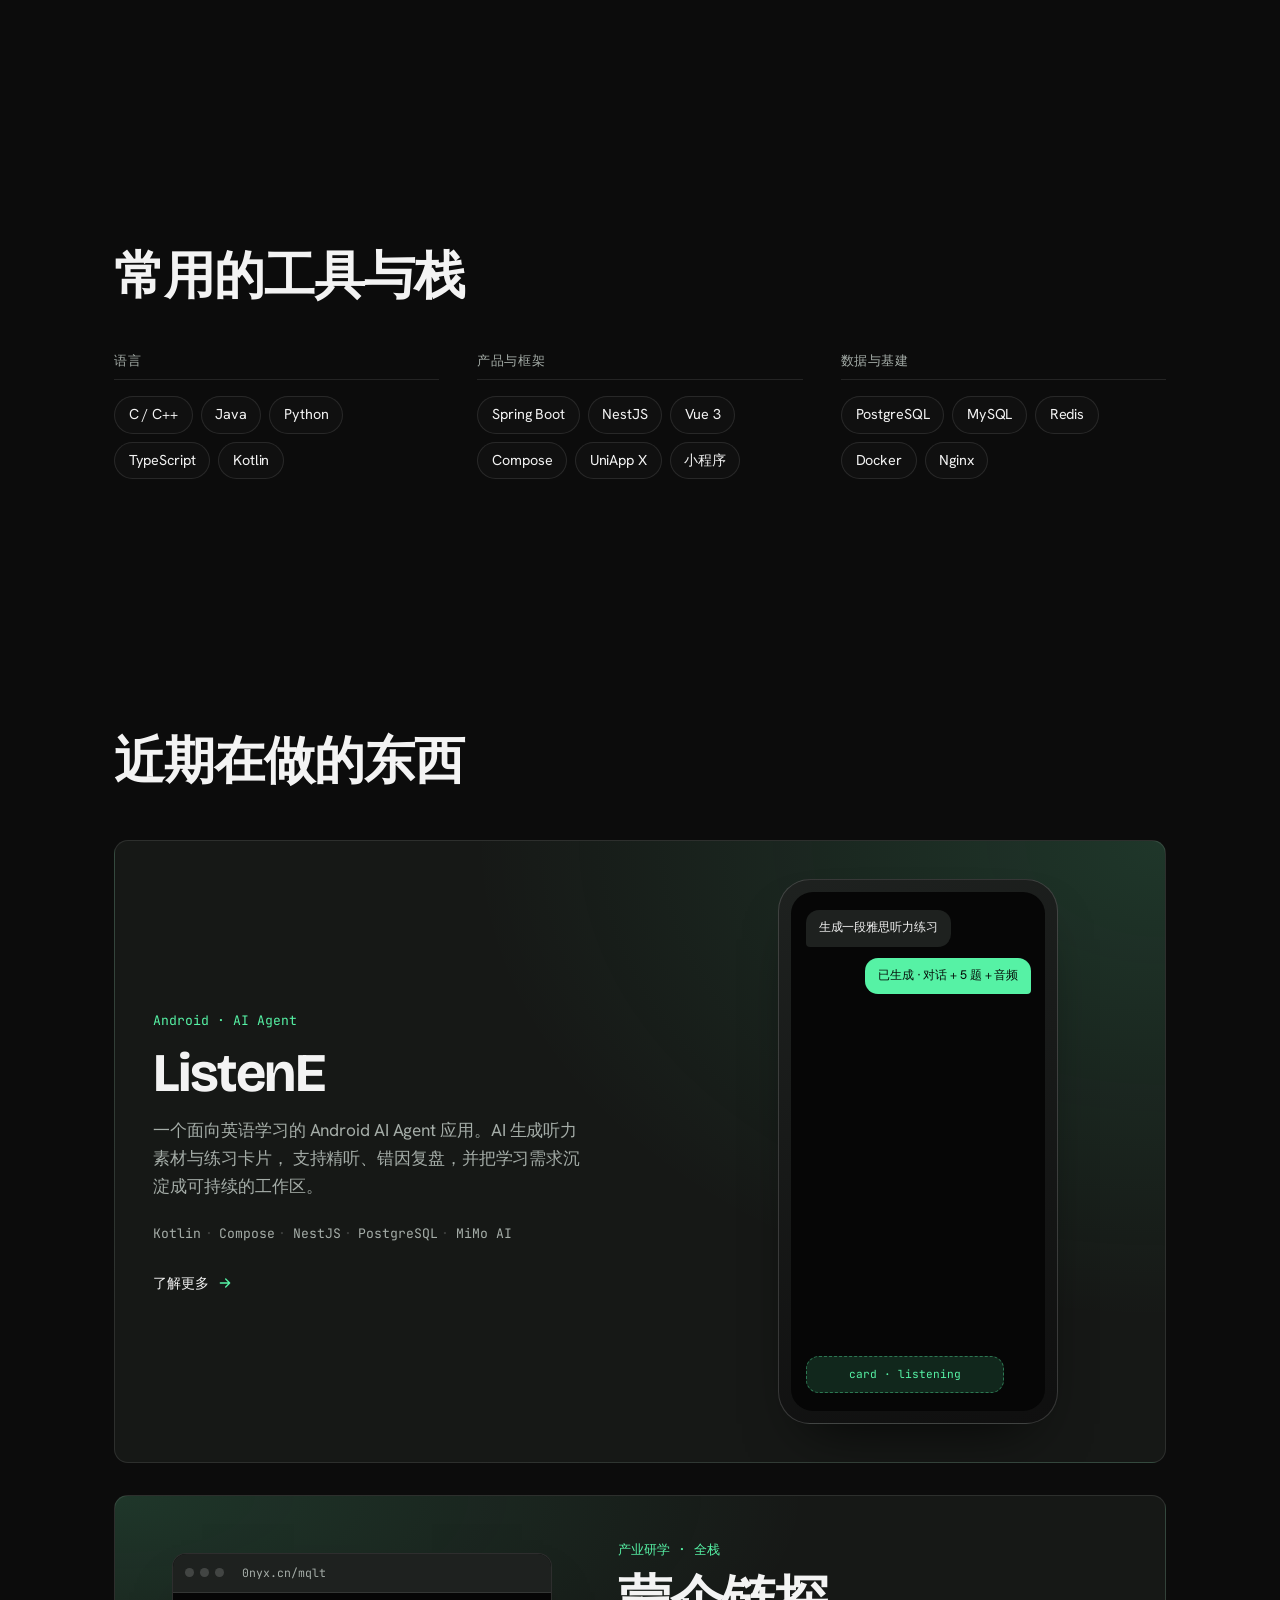
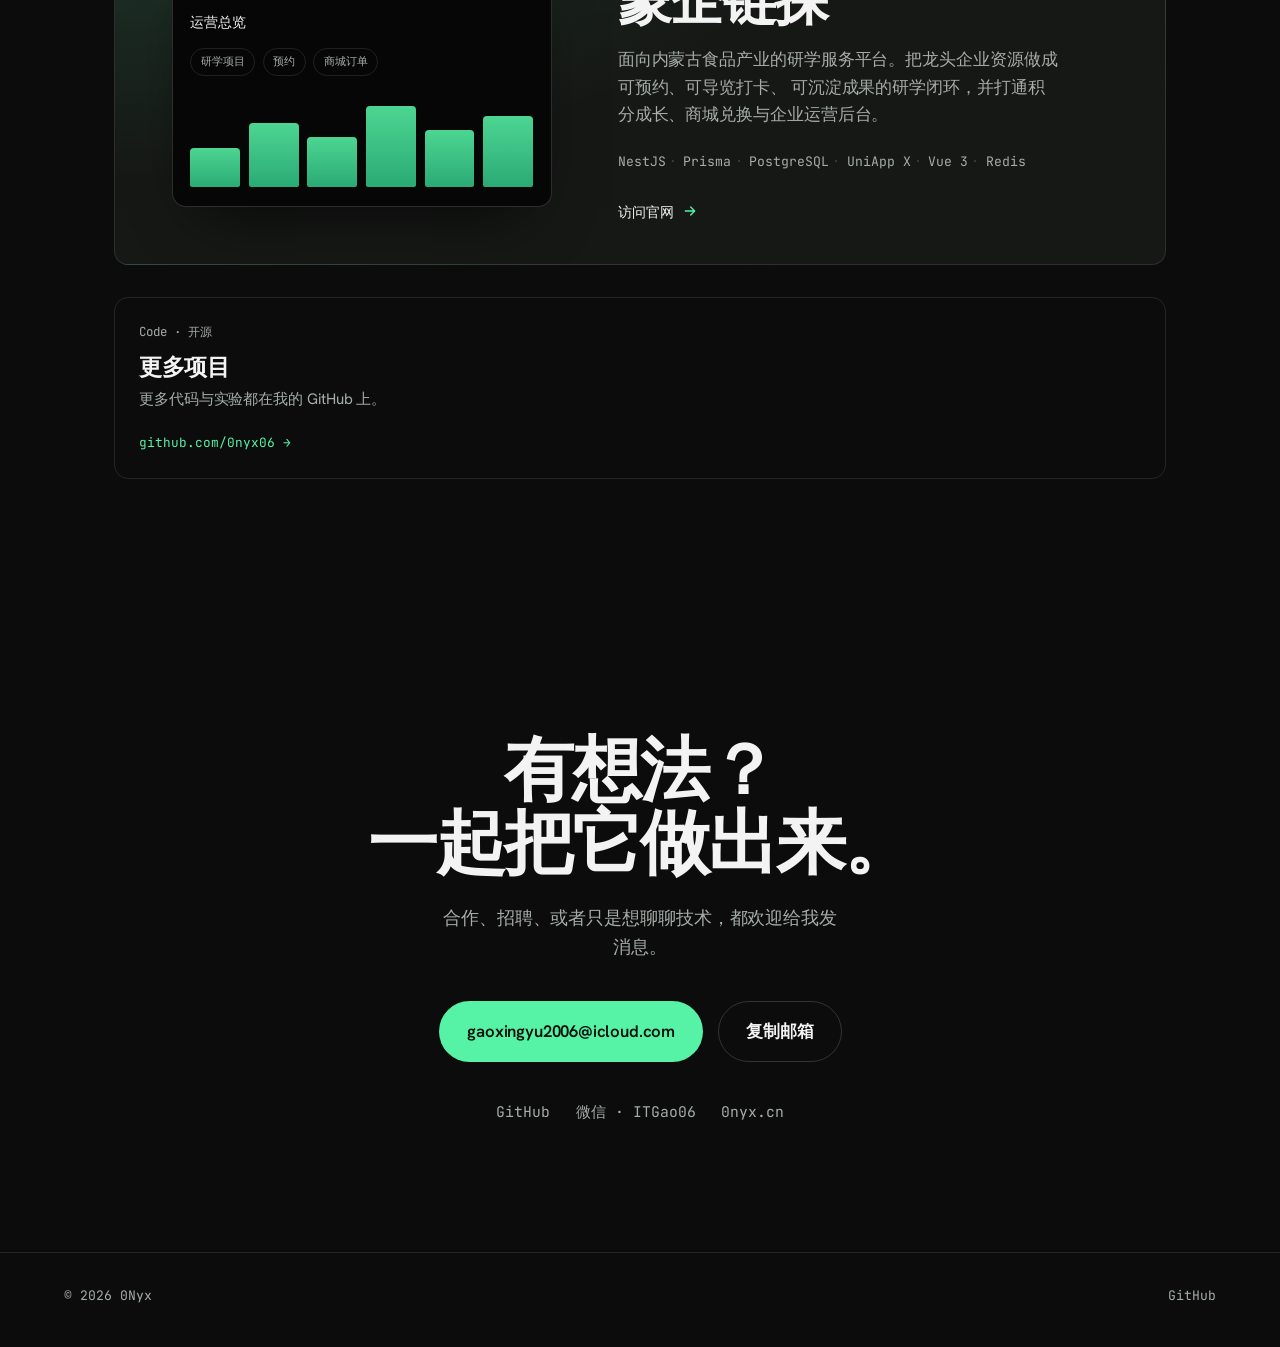
==== commit 341b629c: "Sync live homepage: stack, nav, remove downloads - Slim stack; add Spring Boot, languages, MySQL - R" ====
--- a/home/index.html
+++ b/home/index.html
@@ -35,8 +35,7 @@
         <a href="#work">作品</a>
         <a href="#about">关于</a>
         <a href="#stack">技术</a>
-        <a href="https://0nyx.cn/downloads/" target="_blank" rel="noopener">资源</a>
-        <a class="site-nav__cta" href="#contact">联系</a>
+<a class="site-nav__cta" href="#contact">联系</a>
       </nav>
     </header>
 
@@ -128,33 +127,21 @@
         </div>
         <div class="stack__grid">
           <div class="stack__group" data-reveal>
-            <h3 class="stack__label mono">移动端</h3>
+            <h3 class="stack__label mono">语言</h3>
             <ul class="tags">
-              <li>Kotlin</li><li>Jetpack Compose</li><li>Material 3</li><li>UniApp X</li><li>微信小程序</li>
+              <li>C / C++</li><li>Java</li><li>Python</li><li>TypeScript</li><li>Kotlin</li>
             </ul>
           </div>
           <div class="stack__group" data-reveal>
-            <h3 class="stack__label mono">后端</h3>
+            <h3 class="stack__label mono">产品与框架</h3>
             <ul class="tags">
-              <li>NestJS</li><li>Node.js</li><li>TypeScript</li><li>Fastify</li><li>Prisma</li><li>PostgreSQL</li><li>Redis</li>
+              <li>Spring Boot</li><li>NestJS</li><li>Vue 3</li><li>Compose</li><li>UniApp X</li><li>小程序</li>
             </ul>
           </div>
           <div class="stack__group" data-reveal>
-            <h3 class="stack__label mono">前端</h3>
+            <h3 class="stack__label mono">数据与基建</h3>
             <ul class="tags">
-              <li>Vue 3</li><li>Vite</li><li>HTML / CSS</li><li>Canvas</li>
-            </ul>
-          </div>
-          <div class="stack__group" data-reveal>
-            <h3 class="stack__label mono">AI 能力</h3>
-            <ul class="tags">
-              <li>LLM 集成</li><li>TTS / ASR</li><li>Agent 编排</li>
-            </ul>
-          </div>
-          <div class="stack__group" data-reveal>
-            <h3 class="stack__label mono">工具与部署</h3>
-            <ul class="tags">
-              <li>Git</li><li>Docker</li><li>Nginx</li><li>PM2</li><li>宝塔面板</li>
+              <li>PostgreSQL</li><li>MySQL</li><li>Redis</li><li>Docker</li><li>Nginx</li>
             </ul>
           </div>
         </div>
@@ -275,8 +262,7 @@
     <footer class="site-footer">
       <span class="mono">© <span id="year">2026</span> 0Nyx</span>
       <nav class="site-footer__links mono" aria-label="站点链接">
-        <a href="https://0nyx.cn/downloads/" target="_blank" rel="noopener">资源下载站</a>
-        <a href="https://github.com/0nyx06" target="_blank" rel="noopener">GitHub</a>
+<a href="https://github.com/0nyx06" target="_blank" rel="noopener">GitHub</a>
       </nav>
     </footer>
 
